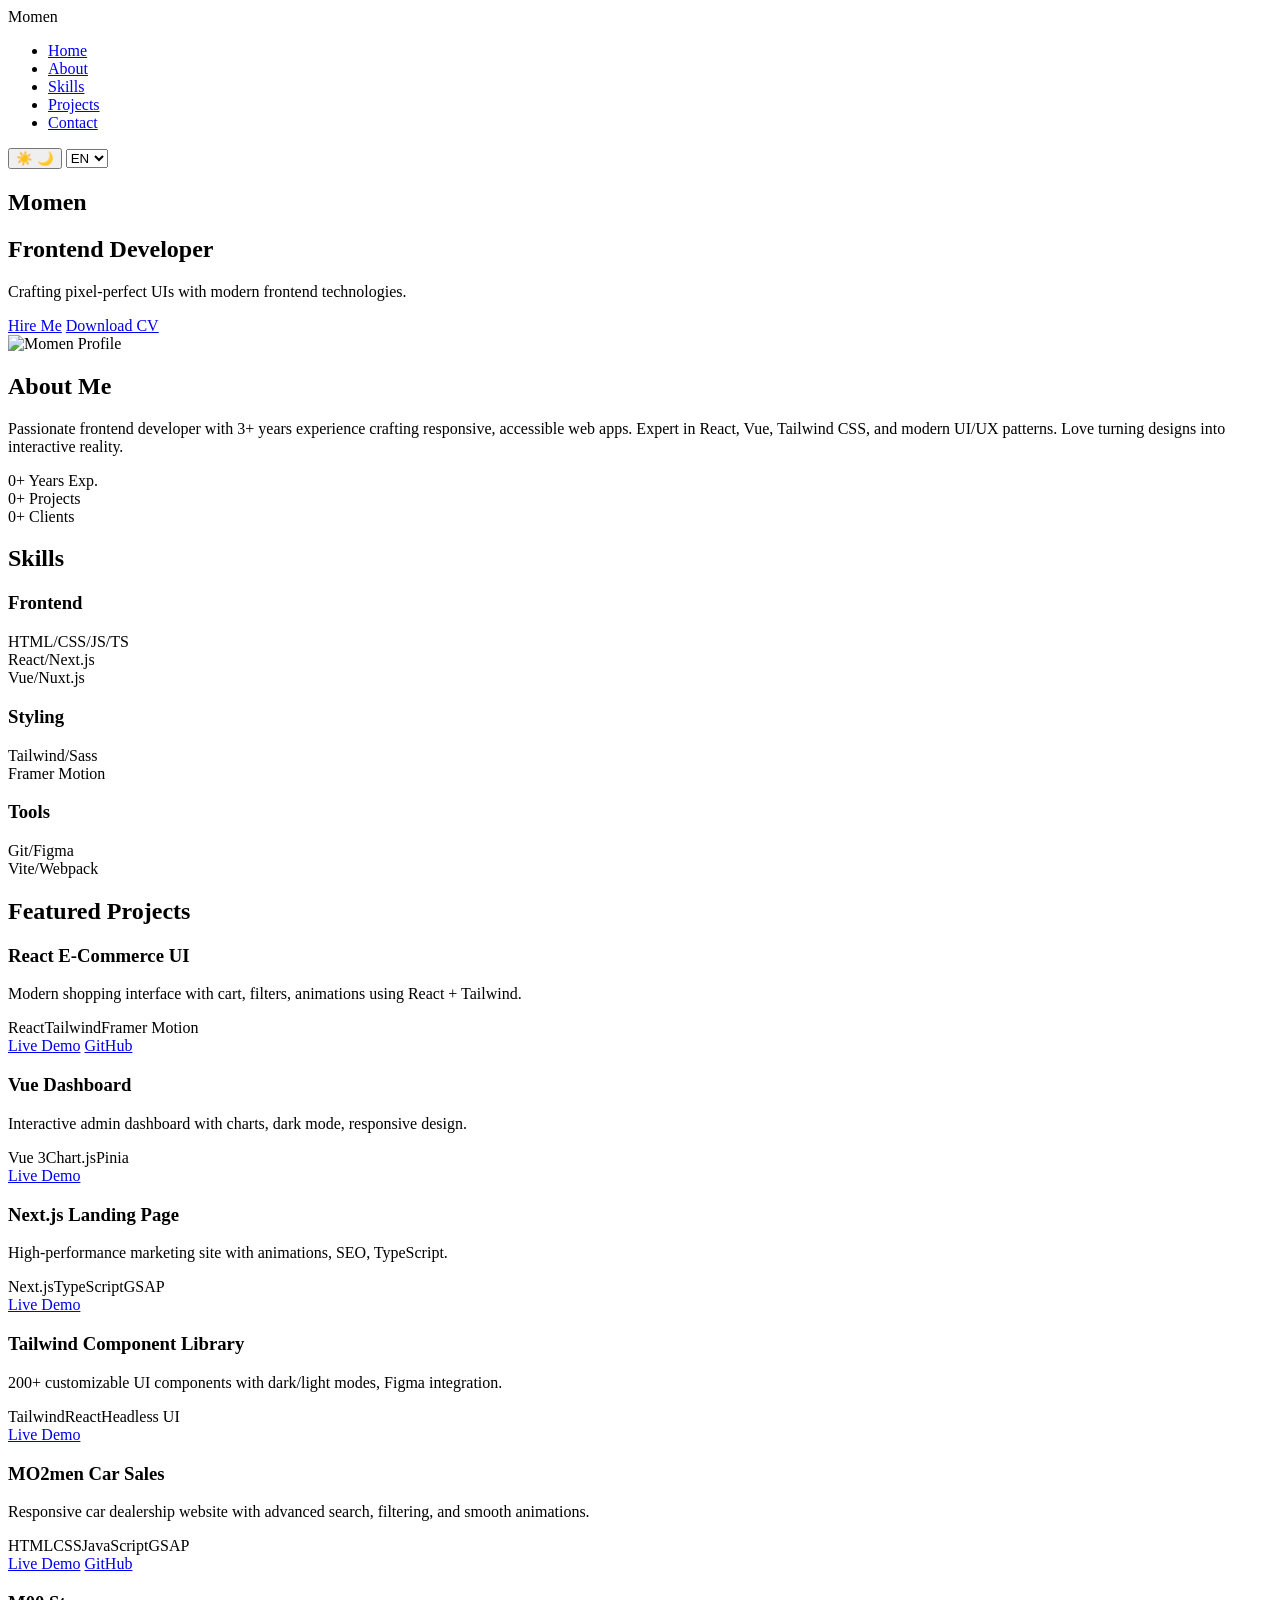
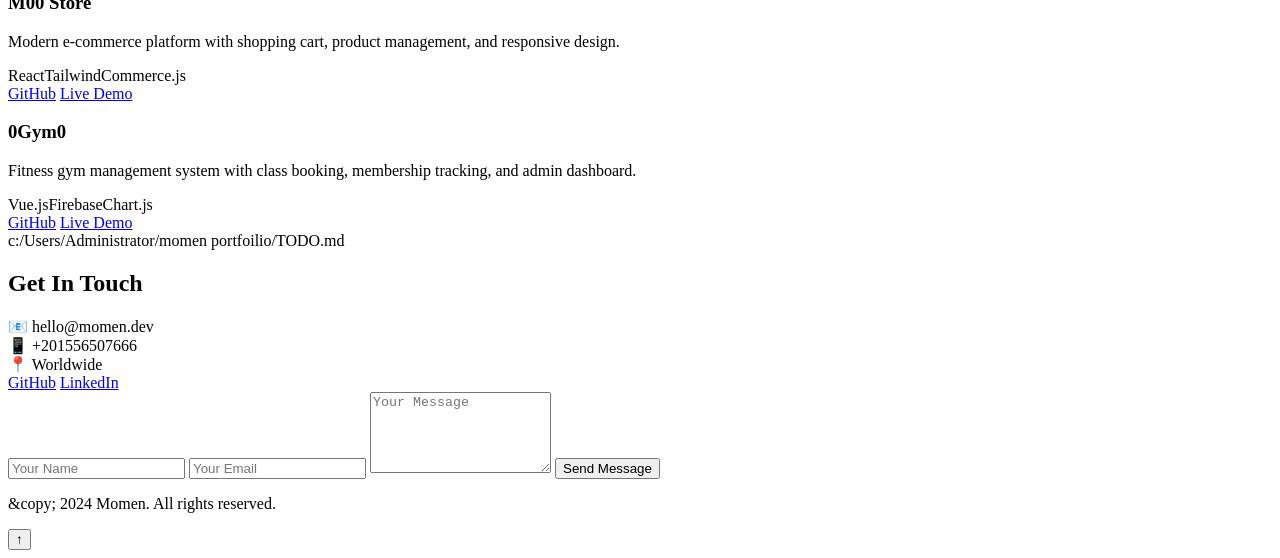
==== index.html @ 9d524423 "Add files via upload" ====
<!DOCTYPE html>
<html lang="en">
<head>
    <meta charset="UTF-8">
    <meta name="viewport" content="width=device-width, initial-scale=1.0">
<title>Momen | Frontend Developer</title>
    <meta name="description" content="Momen - Passionate Frontend Developer crafting elegant digital experiences.">
    <link rel="stylesheet" href="css/style.css">
    <link rel="preconnect" href="https://fonts.googleapis.com">
    <link rel="preconnect" href="https://fonts.gstatic.com" crossorigin>
    <link href="https://fonts.googleapis.com/css2?family=Inter:wght@300;400;500;600;700&amp;display=swap" rel="stylesheet">
    <link href="https://fonts.googleapis.com/css2?family=Noto+Sans+Arabic:wght@400;500;700&amp;display=swap" rel="stylesheet">
</head>
<body>
    <nav class="navbar" id="navbar">
        <div class="nav-container">
            <div class="nav-logo">
                Momen
            </div>
            <ul class="nav-menu" id="nav-menu">
                <li><a href="#hero" data-lang="en|Home|الرئيسية|Acasă">Home</a></li>
                <li><a href="#about" data-lang="en|About|حول|Despre">About</a></li>
                <li><a href="#skills" data-lang="en|Skills|المهارات|Competențe">Skills</a></li>
                <li><a href="#projects" data-lang="en|Projects|المشاريع|Proiecte">Projects</a></li>
                <li><a href="#contact" data-lang="en|Contact|اتصال|Contact">Contact</a></li>
            </ul>
            <div class="nav-icons">
                <button id="theme-toggle" aria-label="Toggle theme">
                    <span class="sun-icon">☀️</span>
                    <span class="moon-icon">🌙</span>
                </button>
                <select id="lang-select">
                    <option value="en">EN</option>
                    <option value="ar">AR</option>
                    <option value="ro">RO</option>
                </select>
                <div class="hamburger">
                    <span></span>
                    <span></span>
                    <span></span>
                </div>
            </div>
        </div>
    </nav>

    <section id="hero" class="hero">
        <div class="hero-container">
            <div class="hero-content animate-in">
                <h1 data-lang="en|Momen|مُوْمِنْ| Momen">Momen</h1>
                <h2 data-lang="en|Frontend Developer|مطور واجهة أمامية|Dezvoltator Frontend">Frontend Developer</h2>
                <p data-lang="en|Crafting pixel-perfect UIs with modern frontend technologies.|أصنع واجهات مثالية بتقنيات الواجهة الحديثة.|Creând interfețe pixel-perfect cu tehnologii frontend moderne.">Crafting pixel-perfect UIs with modern frontend technologies.</p>
                <div class="hero-buttons">
                    <a href="#contact" class="btn btn-primary" data-lang="en|Hire Me|توظيفي|Angajează-mă">Hire Me</a>
                    <a href="assets/Moemen tarek elsayed.pdf" class="btn btn-secondary" download data-lang="en|Download CV|تحميل السيرة|Descarcă CV">Download CV</a>
                </div>
            </div>
            <div class="hero-image animate-in">
                <div class="image-placeholder">
                    <img src="assets/momen.png" alt="Momen Profile" id="profile-img">
                </div>
            </div>
        </div>
    </section>

    <section id="about" class="about">
        <div class="container">
            <h2 data-lang="en|About Me|عني|Despre mine">About Me</h2>
            <div class="about-grid">
                <div class="about-text animate-in">
                    <p data-lang="en|Passionate frontend developer with 3+ years experience crafting responsive, accessible web apps. Expert in React, Vue, Tailwind CSS, and modern UI/UX patterns. Love turning designs into interactive reality.|مطور واجهة أمامية شغوف بخبرة1+ سنوات في إنشاء تطبيقات ويب متجاوبة ومتاحة. خبير في React و Vue و Tailwind CSS وأنماط UI/UX الحديثة. أحب تحويل التصاميم إلى واقع تفاعلي.|Dezvoltator frontend pasionat cu 3+ ani experiență în crearea aplicațiilor web responsive și accesibile. Expert în React, Vue, Tailwind CSS și pattern-uri UI/UX moderne.">Passionate frontend developer with 3+ years experience crafting responsive, accessible web apps. Expert in React, Vue, Tailwind CSS, and modern UI/UX patterns. Love turning designs into interactive reality.</p>
                </div>
                <div class="about-stats animate-in">
                    <div class="stat">
                        <span class="num" data-target="1">0</span>+
                        <span data-lang="en|Years Exp.|سنوات الخبرة|Ani exp.">Years Exp.</span>
                    </div>
                    <div class="stat">
                        <span class="num" data-target="10">0</span>+
                        <span data-lang="en|Projects|مشاريع|Proiecte">Projects</span>
                    </div>
                    <div class="stat">
                        <span class="num" data-target="10">0</span>+
                        <span data-lang="en|Clients|عملاء|Clienți">Clients</span>
                    </div>
                </div>
            </div>
        </div>
    </section>

    <section id="skills" class="skills">
        <div class="container">
            <h2 data-lang="en|Skills|المهارات|Competențe">Skills</h2>
            <div class="skills-grid">
                <div class="skill-category animate-in">
                    <h3 data-lang="en|Frontend|الواجهة الأمامية|Frontend">Frontend</h3>
                    <div class="skill-bar">
                        <span>HTML/CSS/JS/TS</span>
                        <div class="bar"><div class="progress" data-width="98"></div></div>
                    </div>
                    <div class="skill-bar">
                        <span>React/Next.js</span>
                        <div class="bar"><div class="progress" data-width="95"></div></div>
                    </div>
                    <div class="skill-bar">
                        <span>Vue/Nuxt.js</span>
                        <div class="bar"><div class="progress" data-width="92"></div></div>
                    </div>
                </div>
                <div class="skill-category animate-in">
                    <h3 data-lang="en|Styling|التنسيق|Styling">Styling</h3>
                    <div class="skill-bar">
                        <span>Tailwind/Sass</span>
                        <div class="bar"><div class="progress" data-width="96"></div></div>
                    </div>
                    <div class="skill-bar">
                        <span>Framer Motion</span>
                        <div class="bar"><div class="progress" data-width="90"></div></div>
                    </div>
                </div>
                <div class="skill-category animate-in">
                    <h3 data-lang="en|Tools|الأدوات|Tools">Tools</h3>
                    <div class="skill-bar">
                        <span>Git/Figma</span>
                        <div class="bar"><div class="progress" data-width="95"></div></div>
                    </div>
                    <div class="skill-bar">
                        <span>Vite/Webpack</span>
                        <div class="bar"><div class="progress" data-width="88"></div></div>
                    </div>
                </div>
            </div>
        </div>
    </section>

    <section id="projects" class="projects">
        <div class="container">
            <h2 data-lang="en|Featured Projects|مشاريع مميزة|Proiecte selectate">Featured Projects</h2>
            <div class="projects-grid">
                <div class="project-card animate-in">
                    <div class="project-image" style="background: linear-gradient(135deg, #667eea 0%, #764ba2 100%);"></div>
                    <div class="project-content">
                        <h3>React E-Commerce UI</h3>
                        <p>Modern shopping interface with cart, filters, animations using React + Tailwind.</p>
                        <div class="project-tech"><span>React</span><span>Tailwind</span><span>Framer Motion</span></div>
                        <div class="project-links">
                            <a href="https://react-ecom-demo.netlify.app" target="_blank">Live Demo</a>
                            <a href="https://github.com/momen/react-ecommerce" target="_blank">GitHub</a>
                        </div>
                    </div>
                </div>
                <div class="project-card animate-in">
                    <div class="project-image" style="background: linear-gradient(135deg, #f093fb 0%, #f5576c 100%);"></div>
                    <div class="project-content">
                        <h3>Vue Dashboard</h3>
                        <p>Interactive admin dashboard with charts, dark mode, responsive design.</p>
                        <div class="project-tech"><span>Vue 3</span><span>Chart.js</span><span>Pinia</span></div>
                        <div class="project-links">
                            <a href="https://vue-dashboard-demo.netlify.app" target="_blank">Live Demo</a>
                           
                        </div>
                    </div>
                </div>
                <div class="project-card animate-in">
                    <div class="project-image" style="background: linear-gradient(135deg, #4facfe 0%, #00f2fe 100%);"></div>
                    <div class="project-content">
                        <h3>Next.js Landing Page</h3>
                        <p>High-performance marketing site with animations, SEO, TypeScript.</p>
                        <div class="project-tech"><span>Next.js</span><span>TypeScript</span><span>GSAP</span></div>
                        <div class="project-links">
                            <a href="https://next-landing-demo.vercel.app" target="_blank">Live Demo</a>
                            
                        </div>
                    </div>
                </div>
                <div class="project-card animate-in">
                    <div class="project-image" style="background: linear-gradient(135deg, #43e97b 0%, #38f9d7 100%);"></div>
                    <div class="project-content">
                        <h3>Tailwind Component Library</h3>
                        <p>200+ customizable UI components with dark/light modes, Figma integration.</p>
                        <div class="project-tech"><span>Tailwind</span><span>React</span><span>Headless UI</span></div>
                        <div class="project-links">
                            <a href="https://tailwind-lib-demo.netlify.app" target="_blank">Live Demo</a>
                            
                        </div>
                    </div>
                </div>

                <!-- New Project 1: MO2men Car Sales -->
                <div class="project-card animate-in">
                    <div class="project-image" style="background: linear-gradient(135deg, #ff6b6b 0%, #ee5a24 100%);"></div>
                    <div class="project-content">
                        <h3>MO2men Car Sales</h3>
                        <p>Responsive car dealership website with advanced search, filtering, and smooth animations.</p>
                        <div class="project-tech"><span>HTML</span><span>CSS</span><span>JavaScript</span><span>GSAP</span></div>
                        <div class="project-links">
                            <a href="https://momen1010.github.io/MO2men-car-s/" target="_blank">Live Demo</a>
                            <a href="https://github.com/momen1010/MO2men-car-s" target="_blank">GitHub</a>
                        </div>
                    </div>
                </div>

                <!-- New Project 2: M00 Store -->
                <div class="project-card animate-in">
                    <div class="project-image" style="background: linear-gradient(135deg, #a8edea 0%, #fed6e3 100%);"></div>
                    <div class="project-content">
                        <h3>M00 Store</h3>
                        <p>Modern e-commerce platform with shopping cart, product management, and responsive design.</p>
                        <div class="project-tech"><span>React</span><span>Tailwind</span><span>Commerce.js</span></div>
                        <div class="project-links">
                            <a href="https://github.com/momen1010/m00-store" target="_blank">GitHub</a>
                           
                            <a href=" https://momen1010.github.io/m00-store/"target="_blank">Live Demo</a

                           
                                
                            </div>
                    </div>
                </div>

                <!-- New Project 3: 0Gym0 -->
                <div class="project-card animate-in">
                    <div class="project-image" style="background: linear-gradient(135deg, #ff9a9e 0%, #fecfef 50%, #fecfef 100%);"></div>
                    <div class="project-content">
                        <h3>0Gym0</h3>
                        <p>Fitness gym management system with class booking, membership tracking, and admin dashboard.</p>
                        <div class="project-tech"><span>Vue.js</span><span>Firebase</span><span>Chart.js</span></div>
                        <div class="project-links">
                            <a href="https://github.com/momen1010/0gym0" target="_blank">GitHub</a>
                            <a href="https://momen1010.github.io/0gym0/" target="_blank">Live Demo</a
                            
                            
                        </div>
                    </div>
                </div>
</xai:function_call)




<xai:function_call name="edit_file">
<parameter name="path">c:/Users/Administrator/momen portfoilio/TODO.md
            </div>
        </div>
    </section>

    <section id="contact" class="contact">
        <div class="container">
            <h2 data-lang="en|Get In Touch|تواصل معي|Contactează-mă">Get In Touch</h2>
            <div class="contact-grid">
                <div class="contact-info animate-in">
                    <div class="contact-item">
                        <span class="icon">📧</span>
                        <span data-lang="en|hello@momen.dev|hello@momen.dev|salut@momen.dev">hello@momen.dev</span>
                    </div>
                    <div class="contact-item">
                        <span class="icon">📱</span>
                        <span>+201556507666</span>
                    </div>
                    <div class="contact-item">
                        <span class="icon">📍</span>
                        <span data-lang="en|Worldwide|عالميًا|Global">Worldwide</span>
                    </div>
                    <div class="social-links">
                        <a href="https://github.com/momen1010" target="_blank" aria-label="GitHub">GitHub</a>
                        <a href="https://www.linkedin.com/in/m%C3%B2men-tarek-983242392/" target="_blank" aria-label="LinkedIn">LinkedIn</a>
                        
                        
                    </div>
                </div>
                <form class="contact-form animate-in" id="contact-form">
                    <input type="text" placeholder="Your Name" required>
                    <input type="email" placeholder="Your Email" required>
                    <textarea placeholder="Your Message" rows="5" required></textarea>
                    <button type="submit" class="btn btn-primary" data-lang="en|Send Message|إرسال الرسالة|Trimite mesaj">Send Message</button>
                </form>
            </div>
        </div>
    </section>

    <footer>
        <div class="container">
            <p data-lang="en|© 2024 Momen. All rights reserved.|© 2024 مُوْمِنْ جميع الحقوق محفوظة.|© 2024 Momen. Toate drepturile rezervate.">&amp;copy; 2024 Momen. All rights reserved.</p>
        </div>
    </footer>

    <button class="scroll-top" id="scroll-top">↑</button>

    <script src="js/script.js"></script>
</body>
</html>
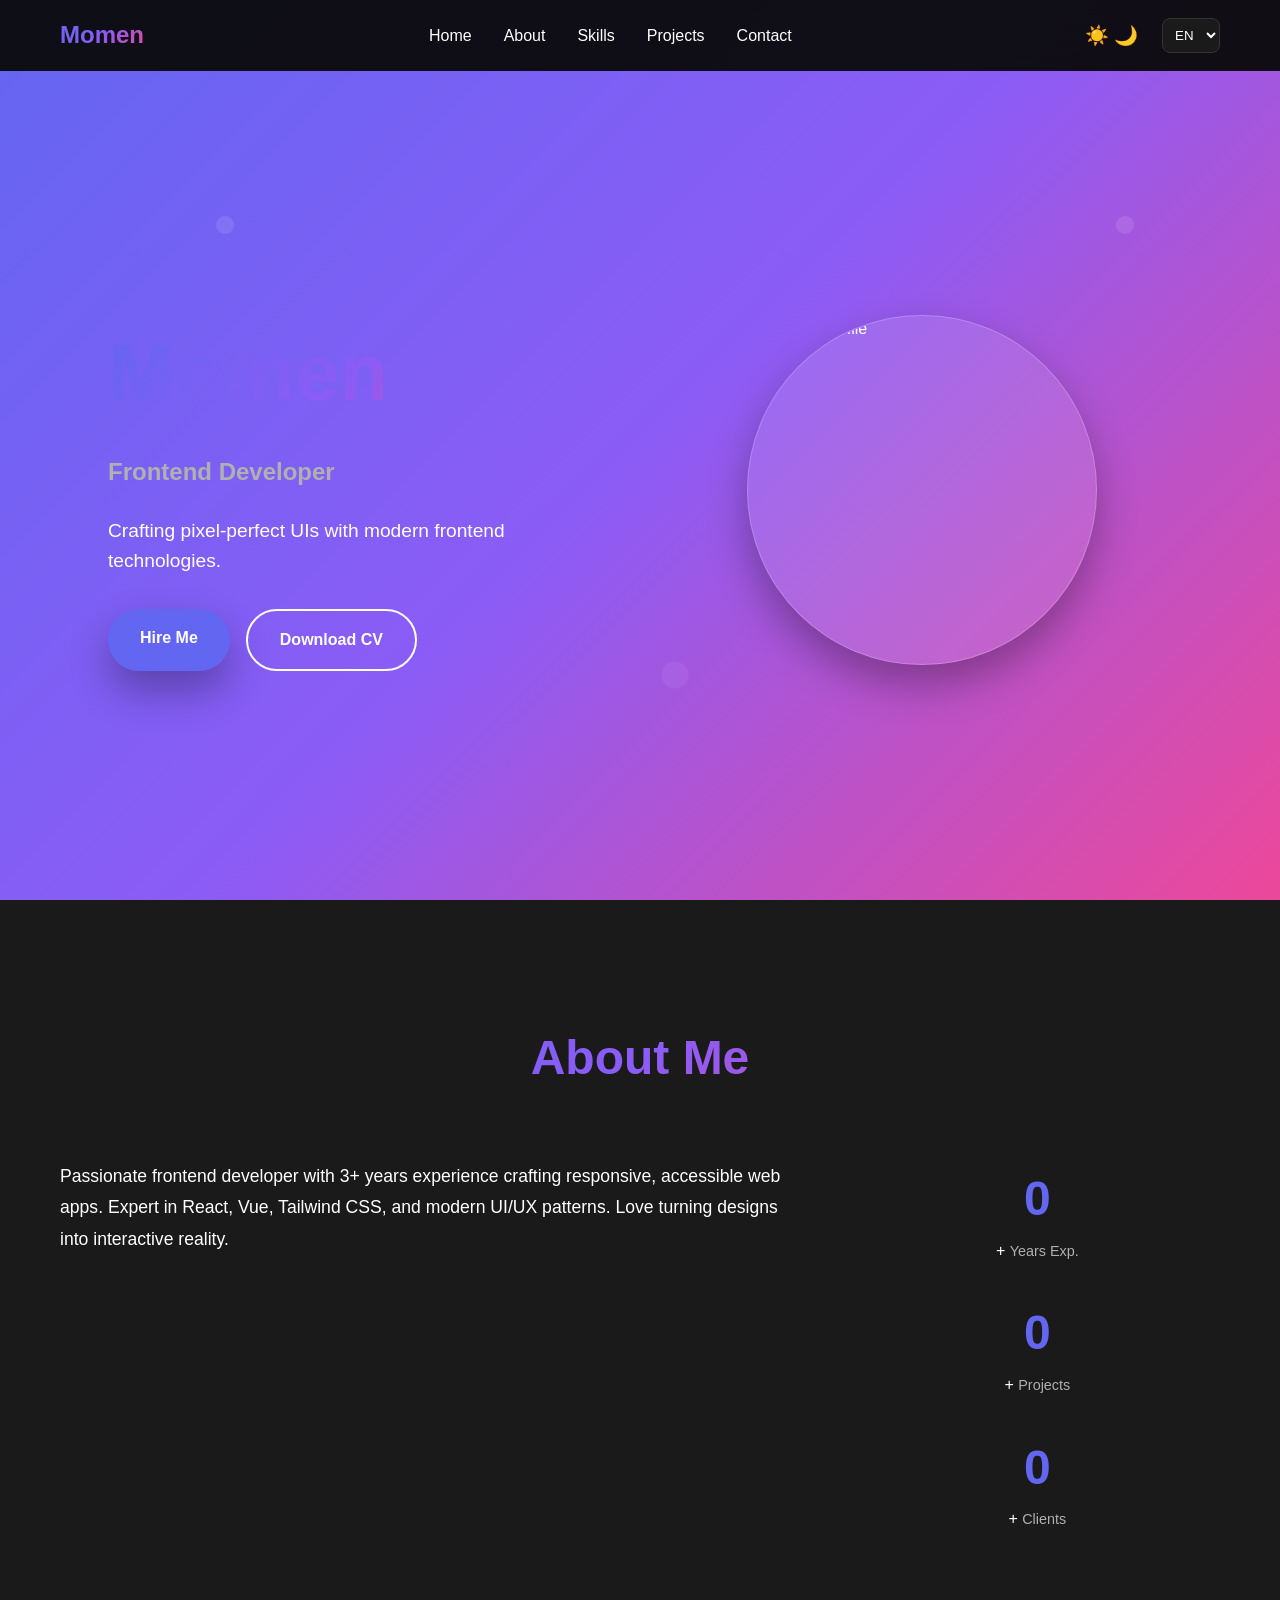
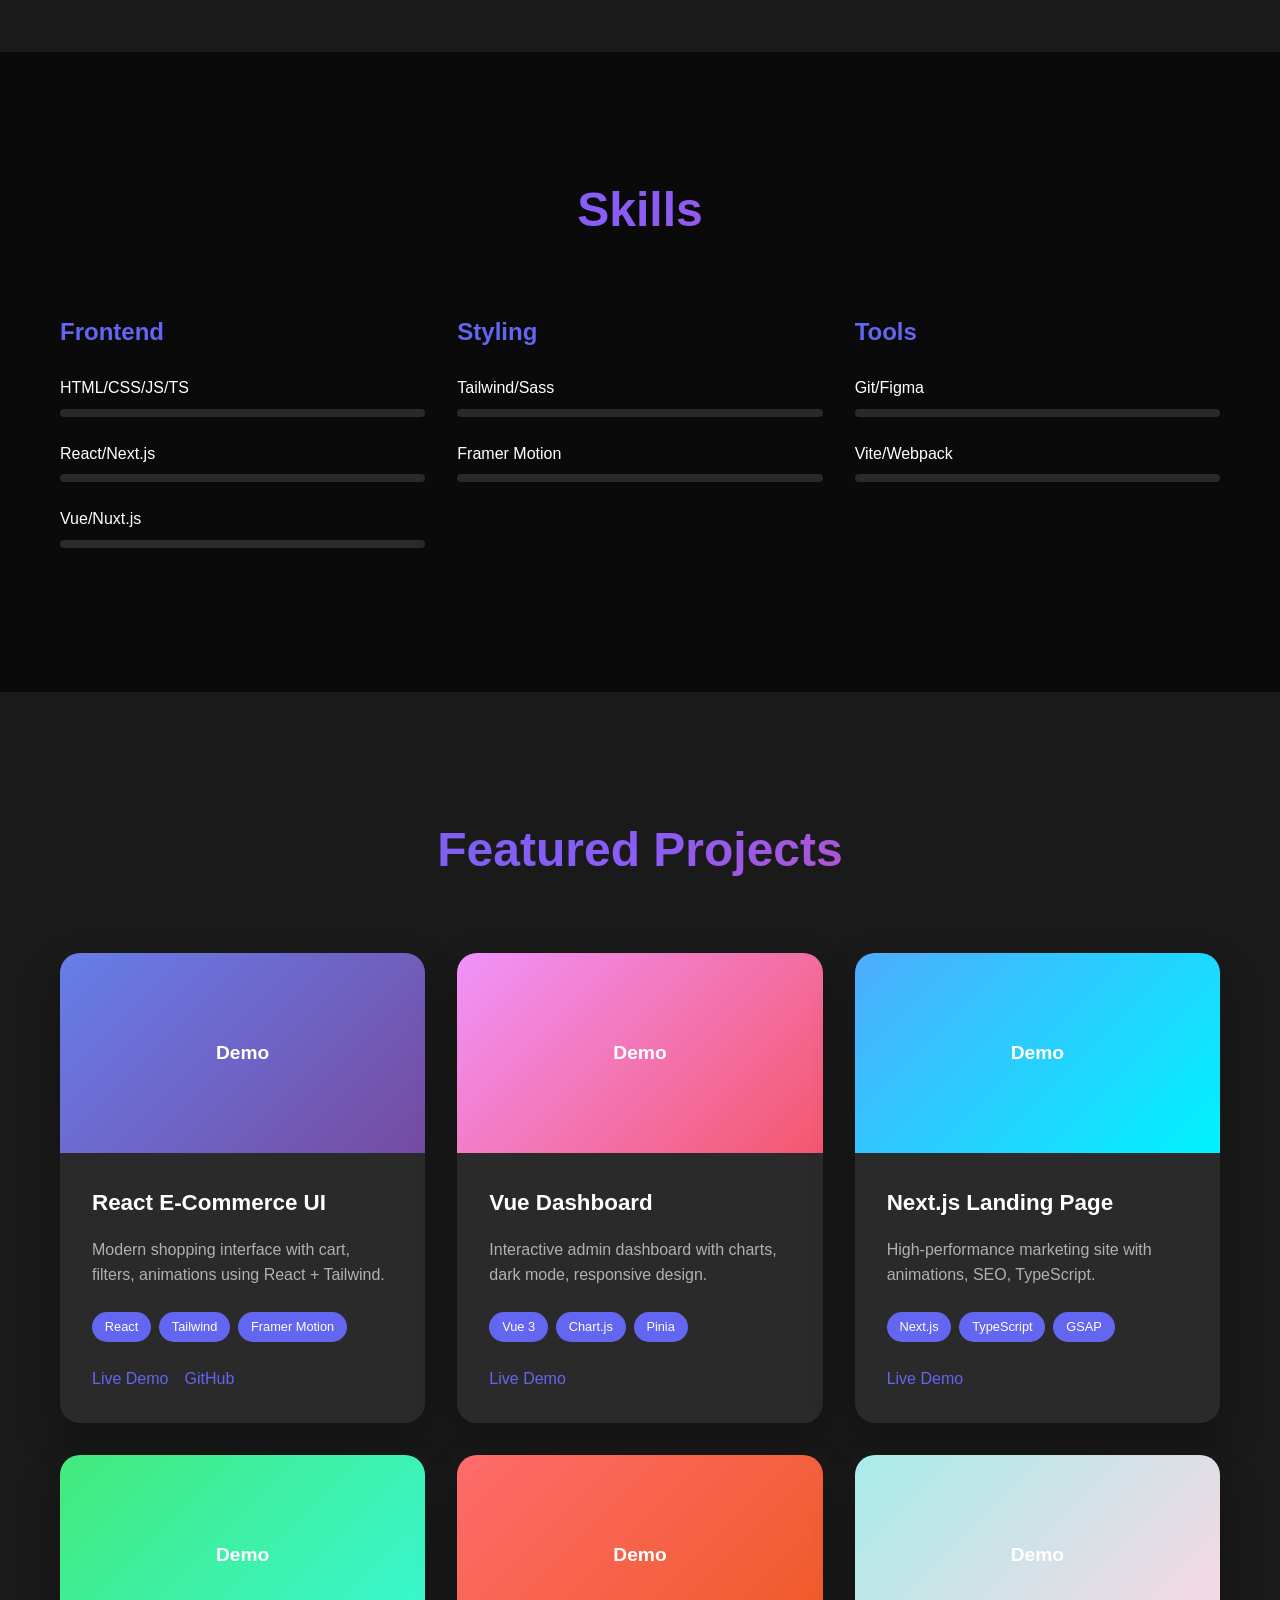
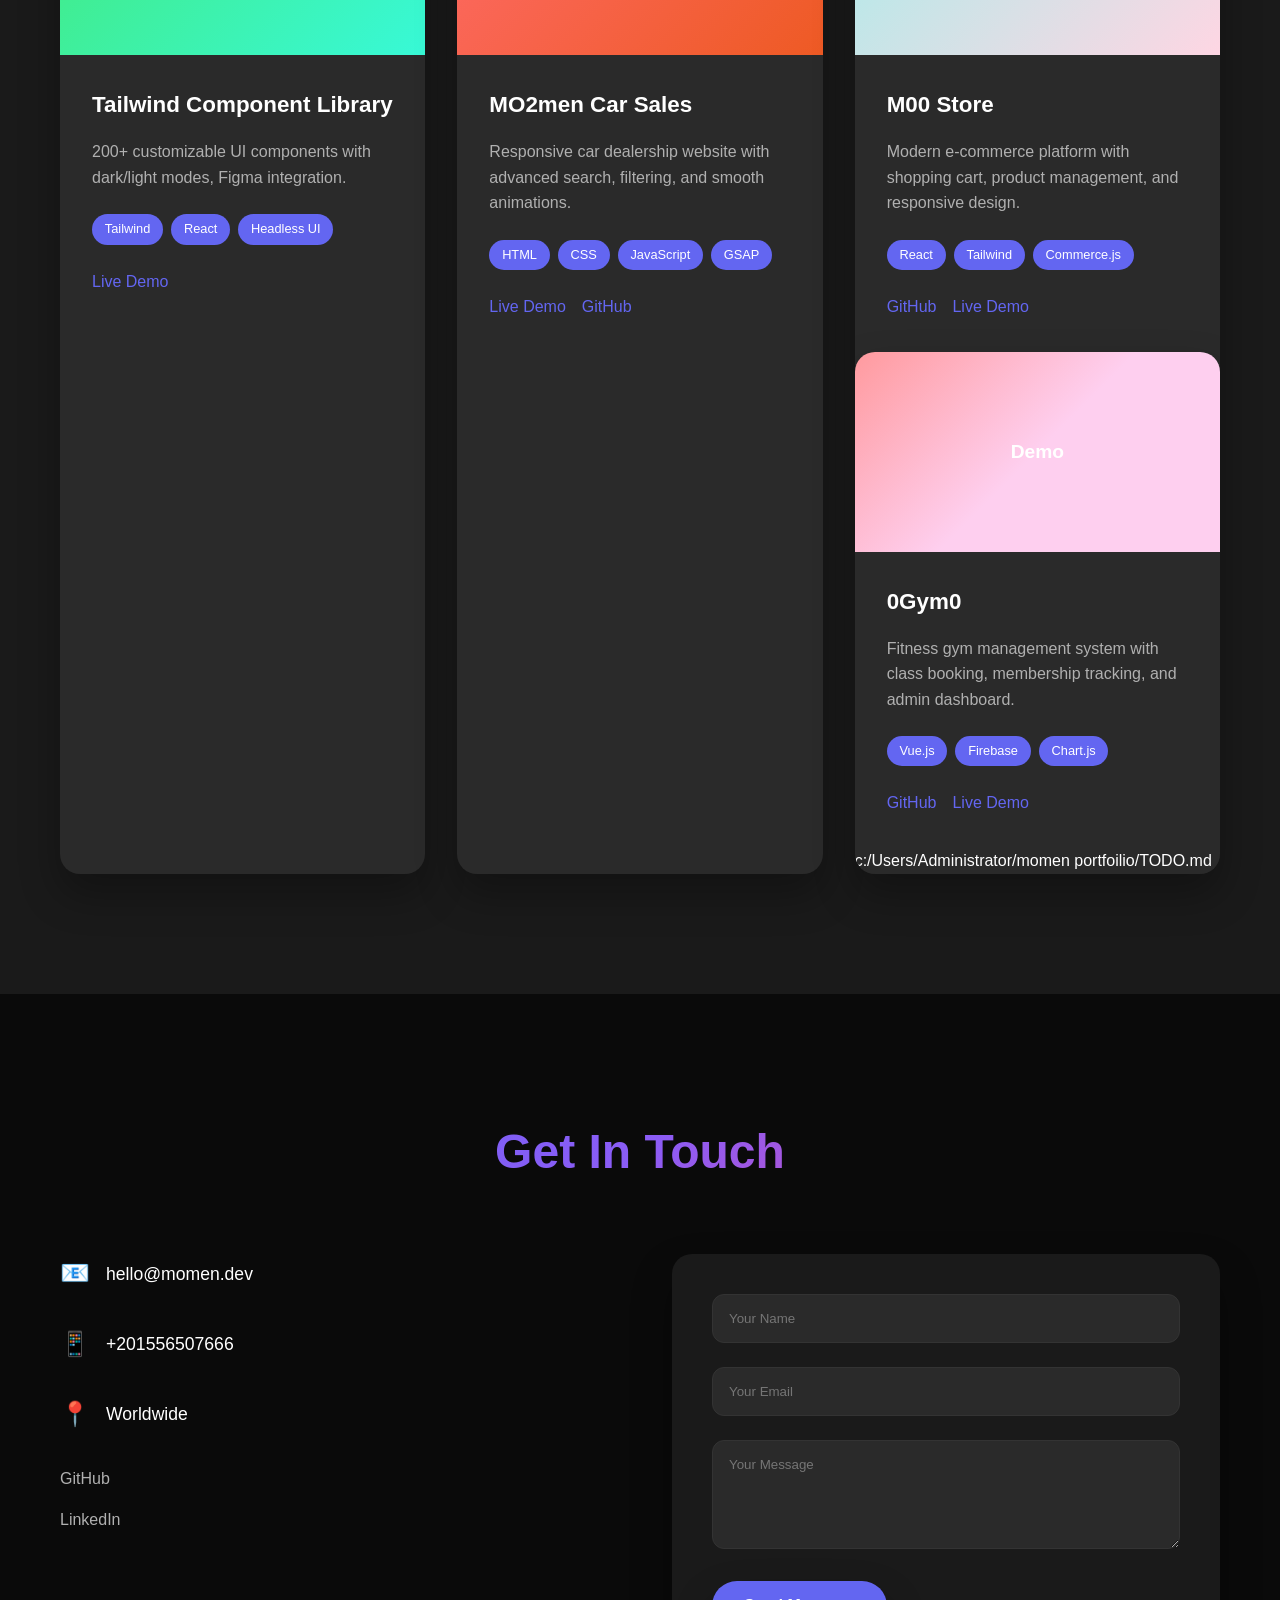
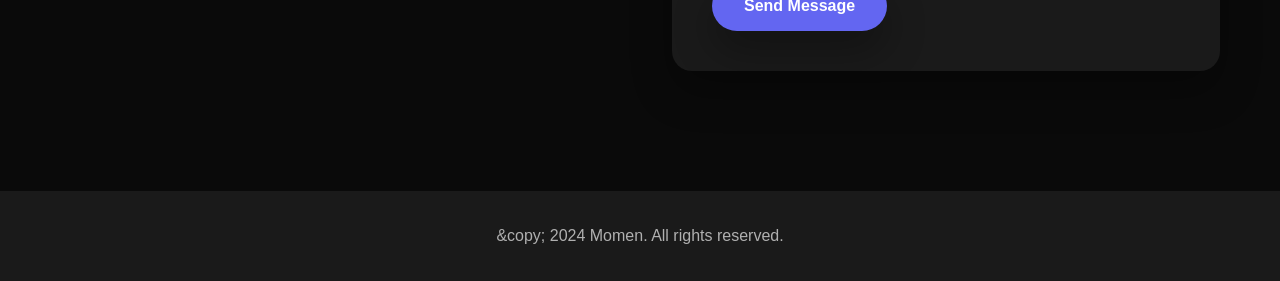
==== commit 871c1c1e: "Refactor HTML structure and update project section" ====
--- a/index.html
+++ b/index.html
@@ -5,7 +5,7 @@
     <meta name="viewport" content="width=device-width, initial-scale=1.0">
 <title>Momen | Frontend Developer</title>
     <meta name="description" content="Momen - Passionate Frontend Developer crafting elegant digital experiences.">
-    <link rel="stylesheet" href="css/style.css">
+    <link rel="stylesheet" href="style.css">
     <link rel="preconnect" href="https://fonts.googleapis.com">
     <link rel="preconnect" href="https://fonts.gstatic.com" crossorigin>
     <link href="https://fonts.googleapis.com/css2?family=Inter:wght@300;400;500;600;700&amp;display=swap" rel="stylesheet">
--- a/style.css
+++ b/style.css
@@ -0,0 +1,745 @@
+/* Reset & Base */
+* {
+    margin: 0;
+    padding: 0;
+    box-sizing: border-box;
+}
+
+:root {
+    --bg-primary: #0a0a0a;
+    --bg-secondary: #1a1a1a;
+    --bg-tertiary: #2a2a2a;
+    --text-primary: #ffffff;
+    --text-secondary: #b0b0b0;
+    --accent-primary: #6366f1;
+    --accent-secondary: #8b5cf6;
+    --gradient: linear-gradient(135deg, #6366f1 0%, #8b5cf6 50%, #ec4899 100%);
+    --shadow: 0 20px 40px rgba(0,0,0,0.3);
+    --border: #333;
+    --success: #10b981;
+    --font-family-en: 'Inter', sans-serif;
+    --font-family-ar: 'Noto Sans Arabic', sans-serif;
+}
+
+[data-theme="light"] {
+    --bg-primary: #ffffff;
+    --bg-secondary: #f8fafc;
+    --bg-tertiary: #e2e8f0;
+    --text-primary: #0f172a;
+    --text-secondary: #64748b;
+    --accent-primary: #4f46e5;
+    --accent-secondary: #7c3aed;
+    --gradient: linear-gradient(135deg, #4f46e5 0%, #7c3aed 50%, #ec4899 100%);
+    --shadow: 0 20px 40px rgba(0,0,0,0.1);
+    --border: #e2e8f0;
+}
+
+html {
+    scroll-behavior: smooth;
+    font-size: 16px;
+}
+
+body {
+    font-family: var(--font-family-en);
+    background: var(--bg-primary);
+    color: var(--text-primary);
+    line-height: 1.6;
+    overflow-x: hidden;
+}
+
+:lang(ro) {
+    font-family: 'Inter', var(--font-family-en);
+}
+
+:lang(ar) {
+    font-family: var(--font-family-ar);
+    direction: rtl;
+    text-align: right;
+}
+
+.container {
+    max-width: 1200px;
+    margin: 0 auto;
+    padding: 0 20px;
+}
+
+/* Navbar */
+.navbar {
+    position: fixed;
+    top: 0;
+    width: 100%;
+    background: rgba(10,10,10,0.95);
+    backdrop-filter: blur(20px);
+    z-index: 1000;
+    transition: all 0.3s ease;
+}
+
+[data-theme="light"] .navbar {
+    background: rgba(255,255,255,0.95);
+}
+
+.nav-container {
+    max-width: 1200px;
+    margin: 0 auto;
+    padding: 1rem 20px;
+    display: flex;
+    justify-content: space-between;
+    align-items: center;
+}
+
+.nav-logo {
+    font-size: 1.5rem;
+    font-weight: 700;
+    background: var(--gradient);
+    -webkit-background-clip: text;
+    -webkit-text-fill-color: transparent;
+    background-clip: text;
+}
+
+.nav-menu {
+    display: flex;
+    list-style: none;
+    gap: 2rem;
+}
+
+.nav-menu a {
+    color: var(--text-primary);
+    text-decoration: none;
+    font-weight: 500;
+    position: relative;
+    transition: color 0.3s;
+}
+
+.nav-menu a:hover {
+    color: var(--accent-primary);
+}
+
+.nav-menu a::after {
+    content: '';
+    position: absolute;
+    bottom: -5px;
+    left: 0;
+    width: 0;
+    height: 2px;
+    background: var(--gradient);
+    transition: width 0.3s;
+}
+
+.nav-menu a:hover::after {
+    width: 100%;
+}
+
+.nav-icons {
+    display: flex;
+    align-items: center;
+    gap: 1rem;
+}
+
+#theme-toggle {
+    background: none;
+    border: none;
+    font-size: 1.2rem;
+    cursor: pointer;
+    padding: 0.5rem;
+    border-radius: 50%;
+    transition: all 0.3s;
+}
+
+#theme-toggle:hover {
+    background: var(--bg-tertiary);
+}
+
+#lang-select {
+    padding: 0.5rem;
+    border: 1px solid var(--border);
+    border-radius: 8px;
+    background: var(--bg-secondary);
+    color: var(--text-primary);
+    cursor: pointer;
+}
+
+.hamburger {
+    display: none;
+    flex-direction: column;
+    gap: 4px;
+    cursor: pointer;
+}
+
+.hamburger span {
+    width: 25px;
+    height: 3px;
+    background: var(--text-primary);
+    transition: 0.3s;
+}
+
+/* Hero */
+.hero {
+    min-height: 100vh;
+    display: flex;
+    align-items: center;
+    padding-top: 80px;
+    background: var(--gradient);
+    position: relative;
+    overflow: hidden;
+}
+
+.hero::before {
+    content: '';
+    position: absolute;
+    top: 0;
+    left: 0;
+    right: 0;
+    bottom: 0;
+    background: url('data:image/svg+xml,<svg xmlns=\"http://www.w3.org/2000/svg\" viewBox=\"0 0 100 100\"><defs><pattern id=\"grain\" width=\"100\" height=\"100\" patternUnits=\"userSpaceOnUse\"><circle cx=\"25\" cy=\"25\" r=\"1\" fill=\"%23ffffff\" opacity=\"0.1\"/><circle cx=\"75\" cy=\"75\" r=\"1.5\" fill=\"%23ffffff\" opacity=\"0.05\"/></pattern></defs><rect width=\"100\" height=\"100\" fill=\"url(%23grain)\"/></svg>');
+    pointer-events: none;
+}
+
+.hero-container {
+    max-width: 1200px;
+    margin: 0 auto;
+    padding: 0 20px;
+    display: grid;
+    grid-template-columns: 1fr 1fr;
+    gap: 4rem;
+    align-items: center;
+}
+
+.hero-content h1 {
+    font-size: clamp(3rem, 8vw, 5rem);
+    margin-bottom: 1rem;
+    background: var(--gradient);
+    -webkit-background-clip: text;
+    -webkit-text-fill-color: transparent;
+    background-clip: text;
+}
+
+.hero-content h2 {
+    font-size: 1.5rem;
+    margin-bottom: 1.5rem;
+    color: var(--text-secondary);
+}
+
+.hero-content p {
+    font-size: 1.2rem;
+    margin-bottom: 2rem;
+    max-width: 500px;
+}
+
+.hero-buttons {
+    display: flex;
+    gap: 1rem;
+    flex-wrap: wrap;
+}
+
+.btn {
+    padding: 1rem 2rem;
+    border-radius: 50px;
+    text-decoration: none;
+    font-weight: 600;
+    transition: all 0.3s;
+    border: none;
+    cursor: pointer;
+    font-size: 1rem;
+}
+
+.btn-primary {
+    background: var(--accent-primary);
+    color: white;
+    box-shadow: var(--shadow);
+}
+
+.btn-primary:hover {
+    transform: translateY(-3px);
+    box-shadow: 0 30px 60px rgba(99,102,241,0.4);
+}
+
+.btn-secondary {
+    background: transparent;
+    color: white;
+    border: 2px solid white;
+}
+
+.btn-secondary:hover {
+    background: white;
+    color: var(--text-primary);
+}
+
+.hero-image {
+    display: flex;
+    justify-content: center;
+}
+
+.image-placeholder {
+    width: 350px;
+    height: 350px;
+    border-radius: 50%;
+    background: rgba(255,255,255,0.1);
+    backdrop-filter: blur(10px);
+    border: 1px solid rgba(255,255,255,0.2);
+    display: flex;
+    align-items: center;
+    justify-content: center;
+    overflow: hidden;
+    box-shadow: var(--shadow);
+}
+
+#profile-img {
+    width: 100%;
+    height: 100%;
+    object-fit: cover;
+    border-radius: 50%;
+}
+
+/* Animations */
+.animate-in {
+    opacity: 0;
+    transform: translateY(50px);
+    animation: fadeInUp 1s ease forwards;
+}
+
+@keyframes fadeInUp {
+    to {
+        opacity: 1;
+        transform: translateY(0);
+    }
+}
+
+/* About */
+.about {
+    padding: 120px 0;
+    background: var(--bg-secondary);
+}
+
+.about h2 {
+    text-align: center;
+    font-size: 3rem;
+    margin-bottom: 4rem;
+    background: var(--gradient);
+    -webkit-background-clip: text;
+    -webkit-text-fill-color: transparent;
+}
+
+.about-grid {
+    display: grid;
+    grid-template-columns: 2fr 1fr;
+    gap: 4rem;
+}
+
+.about-text p {
+    font-size: 1.1rem;
+    line-height: 1.8;
+}
+
+.about-stats {
+    display: flex;
+    flex-direction: column;
+    gap: 2rem;
+}
+
+.stat {
+    text-align: center;
+}
+
+.stat .num {
+    display: block;
+    font-size: 3rem;
+    font-weight: 700;
+    color: var(--accent-primary);
+}
+
+.stat span:last-child {
+    font-size: 0.9rem;
+    color: var(--text-secondary);
+}
+
+/* Skills */
+.skills {
+    padding: 120px 0;
+}
+
+.skills h2 {
+    text-align: center;
+    font-size: 3rem;
+    margin-bottom: 4rem;
+    background: var(--gradient);
+    -webkit-background-clip: text;
+    -webkit-text-fill-color: transparent;
+}
+
+.skills-grid {
+    display: grid;
+    grid-template-columns: repeat(auto-fit, minmax(300px, 1fr));
+    gap: 2rem;
+}
+
+.skill-category h3 {
+    font-size: 1.5rem;
+    margin-bottom: 1.5rem;
+    color: var(--accent-primary);
+}
+
+.skill-bar {
+    margin-bottom: 1.5rem;
+}
+
+.skill-bar span {
+    display: block;
+    margin-bottom: 0.5rem;
+    font-weight: 500;
+}
+
+.bar {
+    background: var(--bg-tertiary);
+    height: 8px;
+    border-radius: 4px;
+    overflow: hidden;
+}
+
+.progress {
+    height: 100%;
+    background: var(--gradient);
+    border-radius: 4px;
+    width: 0;
+    transition: width 2s ease-in-out;
+}
+
+/* Projects */
+.projects {
+    padding: 120px 0;
+    background: var(--bg-secondary);
+}
+
+.projects h2 {
+    text-align: center;
+    font-size: 3rem;
+    margin-bottom: 4rem;
+    background: var(--gradient);
+    -webkit-background-clip: text;
+    -webkit-text-fill-color: transparent;
+}
+
+.projects-grid {
+    display: grid;
+    grid-template-columns: repeat(auto-fit, minmax(320px, 1fr));
+    gap: 2rem;
+}
+
+.project-card {
+    background: var(--bg-tertiary);
+    border-radius: 20px;
+    overflow: hidden;
+    box-shadow: var(--shadow);
+    transition: all 0.4s;
+    min-height: 280px;
+    display: flex;
+    flex-direction: column;
+}
+
+.project-card:hover {
+    transform: translateY(-10px);
+    box-shadow: 0 40px 80px rgba(0,0,0,0.4);
+}
+
+.project-image {
+    height: 200px;
+    aspect-ratio: 16 / 9;
+    background: var(--gradient);
+    position: relative;
+    transition: filter 0.3s ease, transform 0.3s ease;
+    flex-shrink: 0;
+}
+
+.project-card:hover .project-image {
+    transform: scale(1.05);
+}
+
+.project-card:hover .project-image {
+    filter: brightness(1.1);
+}
+
+.project-image::after {
+    content: 'Demo';
+    position: absolute;
+    top: 50%;
+    left: 50%;
+    transform: translate(-50%, -50%);
+    color: white;
+    font-weight: 600;
+    font-size: 1.2rem;
+}
+
+.project-content {
+    padding: 2rem;
+}
+
+.project-content h3 {
+    margin-bottom: 1rem;
+    font-size: 1.4rem;
+}
+
+.project-content p {
+    color: var(--text-secondary);
+    margin-bottom: 1.5rem;
+}
+
+.project-tech {
+    display: flex;
+    flex-wrap: wrap;
+    gap: 0.5rem;
+    margin-bottom: 1.5rem;
+}
+
+.project-tech span {
+    background: var(--accent-primary);
+    color: white;
+    padding: 0.3rem 0.8rem;
+    border-radius: 20px;
+    font-size: 0.8rem;
+    font-weight: 500;
+}
+
+.project-links {
+    display: flex;
+    gap: 1rem;
+}
+
+.project-links a {
+    color: var(--accent-primary);
+    text-decoration: none;
+    font-weight: 500;
+}
+
+.project-links a:hover {
+    text-decoration: underline;
+}
+
+/* Contact */
+.contact {
+    padding: 120px 0;
+}
+
+.contact h2 {
+    text-align: center;
+    font-size: 3rem;
+    margin-bottom: 4rem;
+    background: var(--gradient);
+    -webkit-background-clip: text;
+    -webkit-text-fill-color: transparent;
+}
+
+.contact-grid {
+    display: grid;
+    grid-template-columns: 1fr 1fr;
+    gap: 4rem;
+}
+
+.contact-item {
+    display: flex;
+    align-items: center;
+    gap: 1rem;
+    margin-bottom: 2rem;
+    font-size: 1.1rem;
+}
+
+.contact-item .icon {
+    font-size: 1.5rem;
+}
+
+.social-links {
+    display: flex;
+    flex-direction: column;
+    gap: 1rem;
+    margin-top: 2rem;
+}
+
+.social-links a {
+    color: var(--text-secondary);
+    text-decoration: none;
+    transition: color 0.3s;
+}
+
+.social-links a:hover {
+    color: var(--accent-primary);
+}
+
+.contact-form {
+    background: var(--bg-secondary);
+    padding: 2.5rem;
+    border-radius: 20px;
+    box-shadow: var(--shadow);
+}
+
+.contact-form input,
+.contact-form textarea {
+    width: 100%;
+    padding: 1rem;
+    margin-bottom: 1.5rem;
+    border: 1px solid var(--border);
+    border-radius: 12px;
+    background: var(--bg-tertiary);
+    color: var(--text-primary);
+    font-family: inherit;
+    transition: border 0.3s;
+}
+
+.contact-form input:focus,
+.contact-form textarea:focus {
+    outline: none;
+    border-color: var(--accent-primary);
+}
+
+/* Footer */
+footer {
+    background: var(--bg-secondary);
+    padding: 2rem 0;
+    text-align: center;
+}
+
+footer p {
+    color: var(--text-secondary);
+}
+
+/* Scroll Top */
+.scroll-top {
+    position: fixed;
+    bottom: 2rem;
+    right: 2rem;
+    width: 50px;
+    height: 50px;
+    border-radius: 50%;
+    background: var(--accent-primary);
+    color: white;
+    border: none;
+    font-size: 1.2rem;
+    cursor: pointer;
+    opacity: 0;
+    visibility: hidden;
+    transition: all 0.3s;
+    z-index: 1000;
+}
+
+.scroll-top.show {
+    opacity: 1;
+    visibility: visible;
+}
+
+.scroll-top:hover {
+    transform: scale(1.1);
+}
+
+/* Responsive */
+@media (max-width: 1024px) {
+    .hero-container,
+    .about-grid,
+    .contact-grid {
+        grid-template-columns: 1fr;
+        gap: 3rem;
+        text-align: center;
+    }
+    
+    .projects-grid {
+        grid-template-columns: repeat(auto-fit, minmax(300px, 1fr));
+        gap: 1.5rem;
+    }
+}
+
+@media (max-width: 768px) {
+    .hamburger {
+        display: flex;
+    }
+    
+    .nav-menu {
+        position: fixed;
+        top: 100px;
+        left: -100%;
+        width: 100%;
+        height: calc(100vh - 100px);
+        background: var(--bg-primary);
+        flex-direction: column;
+        justify-content: flex-start;
+        align-items: center;
+        padding-top: 2rem;
+        transition: left 0.3s;
+    }
+    
+    .nav-menu.active {
+        left: 0;
+    }
+    
+    .hero-container {
+        grid-template-columns: 1fr;
+        text-align: center;
+        gap: 2rem;
+    }
+    
+    .about-grid,
+    .contact-grid {
+        grid-template-columns: 1fr;
+        gap: 2rem;
+    }
+    
+    .hero-buttons {
+        justify-content: center;
+    }
+    
+    .projects-grid {
+        grid-template-columns: 1fr;
+        gap: 1.5rem;
+    }
+    
+    .project-links a {
+        padding: 0.5rem 1rem;
+        min-height: 44px;
+        display: inline-flex;
+        align-items: center;
+        justify-content: center;
+    }
+}
+
+@media (max-width: 480px) {
+    .container {
+        padding: 0 15px;
+    }
+    
+    .hero-content h1 {
+        font-size: 2.5rem;
+    }
+    
+    .btn {
+        padding: 0.8rem 1.5rem;
+    }
+}
+
+/* Num Counter Animation */
+@keyframes countUp {
+    from { opacity: 0; }
+    to { opacity: 1; }
+}
+
+/* Loading bars delay */
+.skill-category:nth-child(1) .skill-bar { transition-delay: 0.2s; }
+.skill-category:nth-child(2) .skill-bar { transition-delay: 0.4s; }
+.skill-category:nth-child(3) .skill-bar { transition-delay: 0.6s; }
+
+.typing {
+    overflow: hidden;
+    border-right: 0.15em solid var(--accent-primary);
+    white-space: nowrap;
+    animation: typing 3s steps(40, end), blink-caret 0.75s step-end infinite;
+}
+
+@keyframes typing {
+    from { width: 0 }
+    to { width: 100% }
+}
+
+@keyframes blink-caret {
+    from, to { border-color: transparent }
+    50% { border-color: var(--accent-primary); }
+}
+
+@media (max-width: 768px) {
+    .projects-grid {
+        grid-template-columns: repeat(auto-fit, minmax(300px, 1fr));
+    }
+}
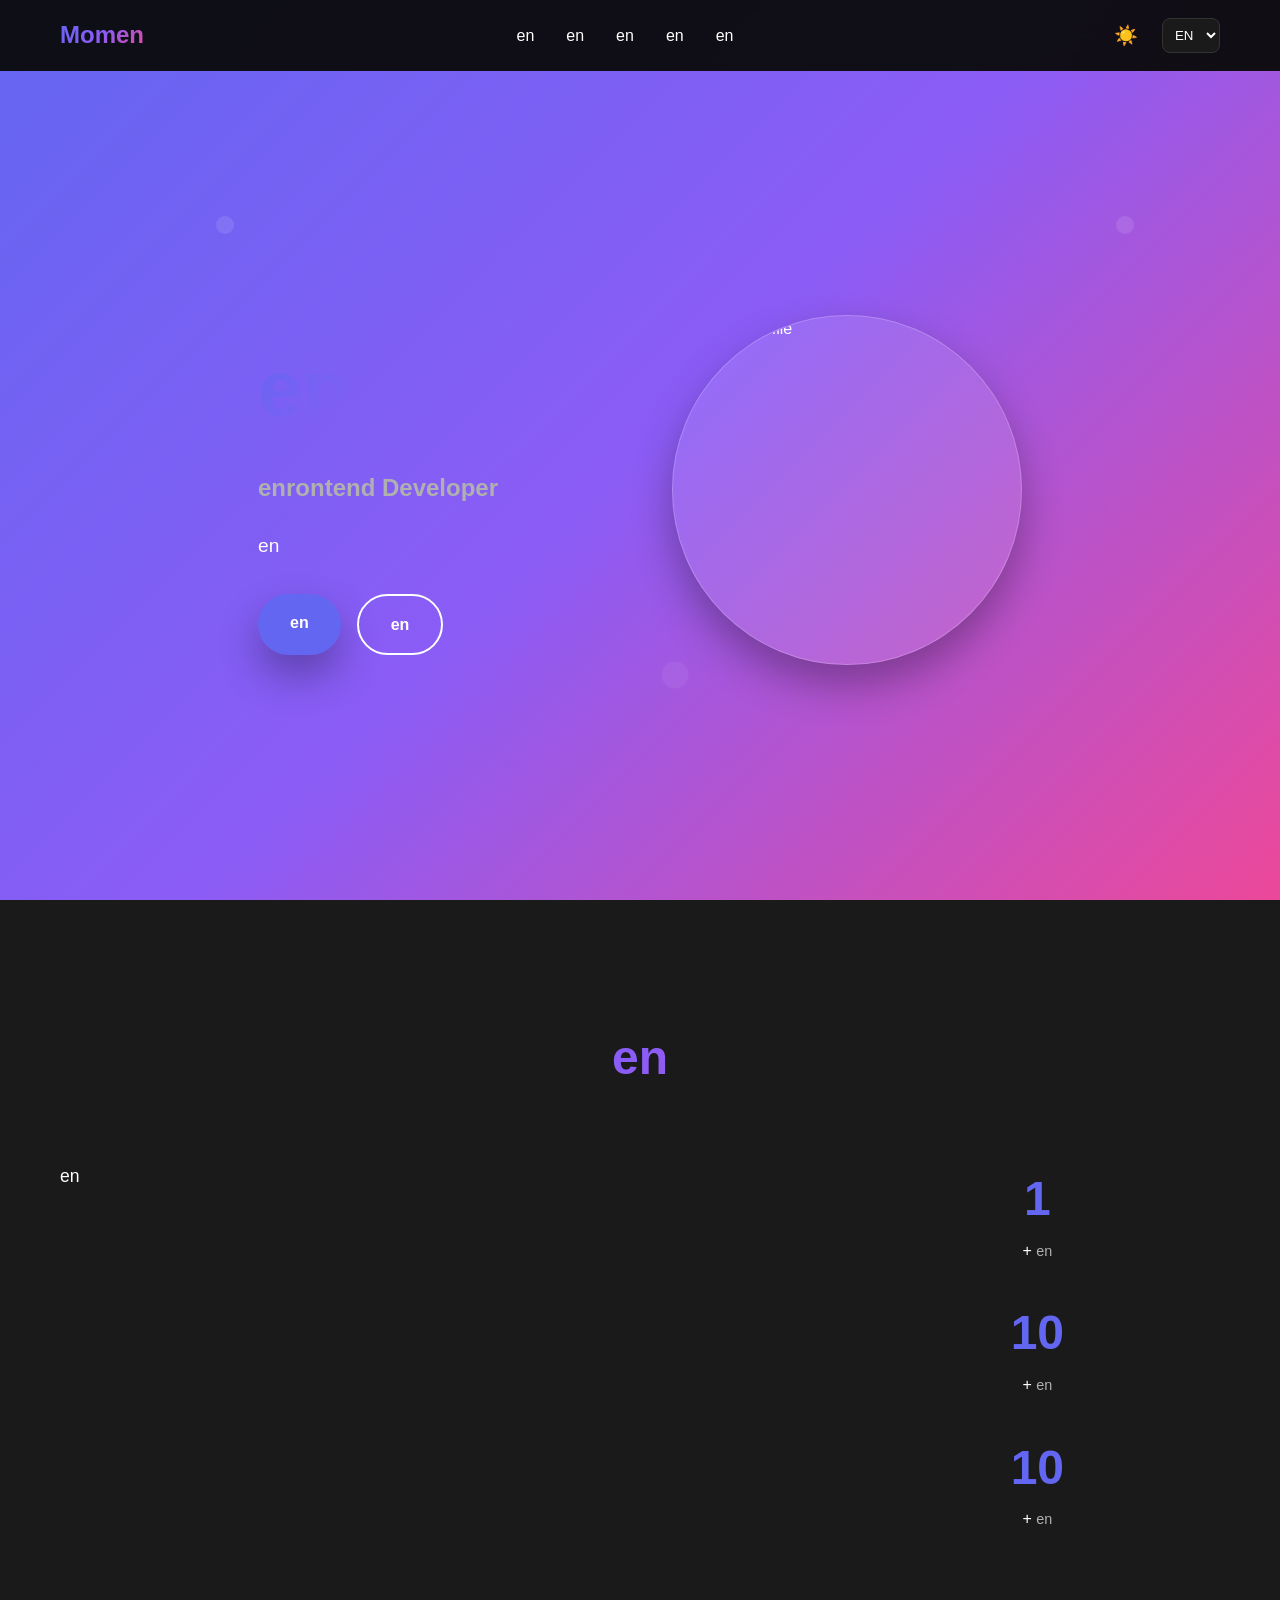
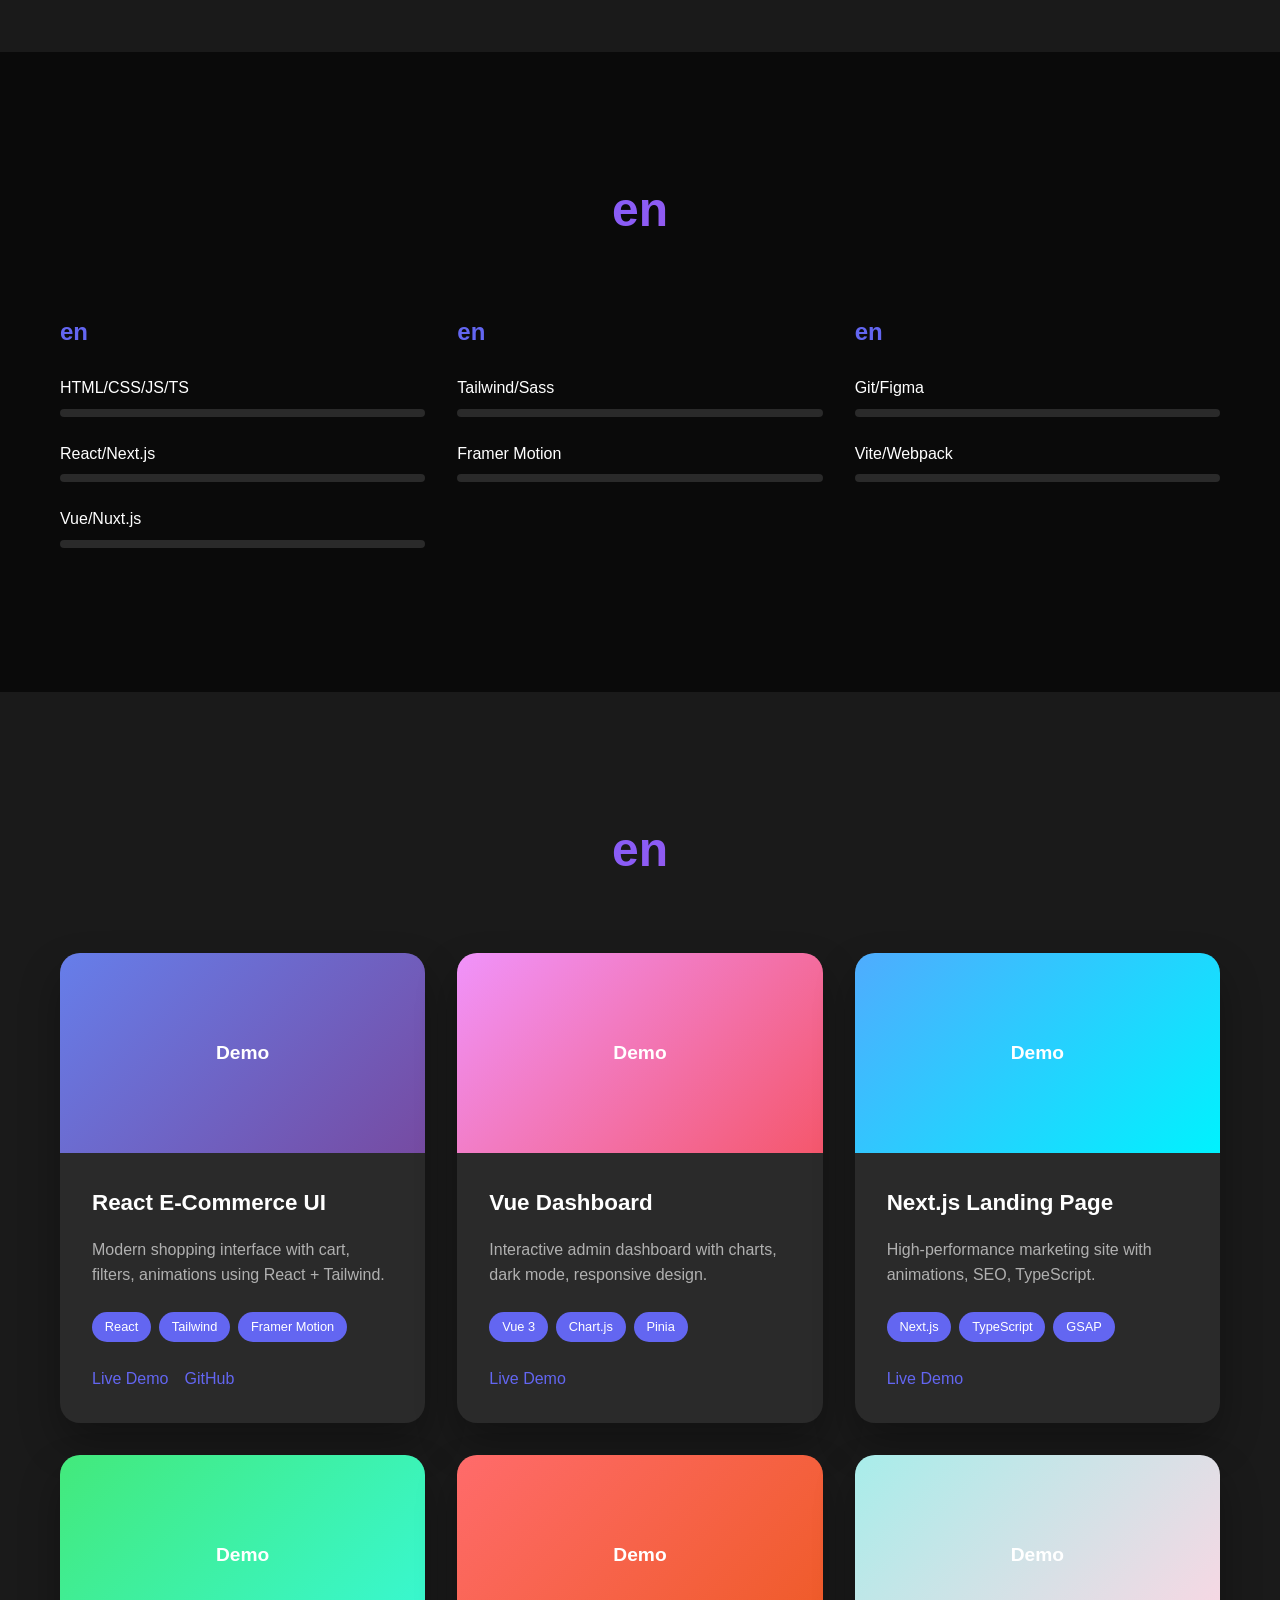
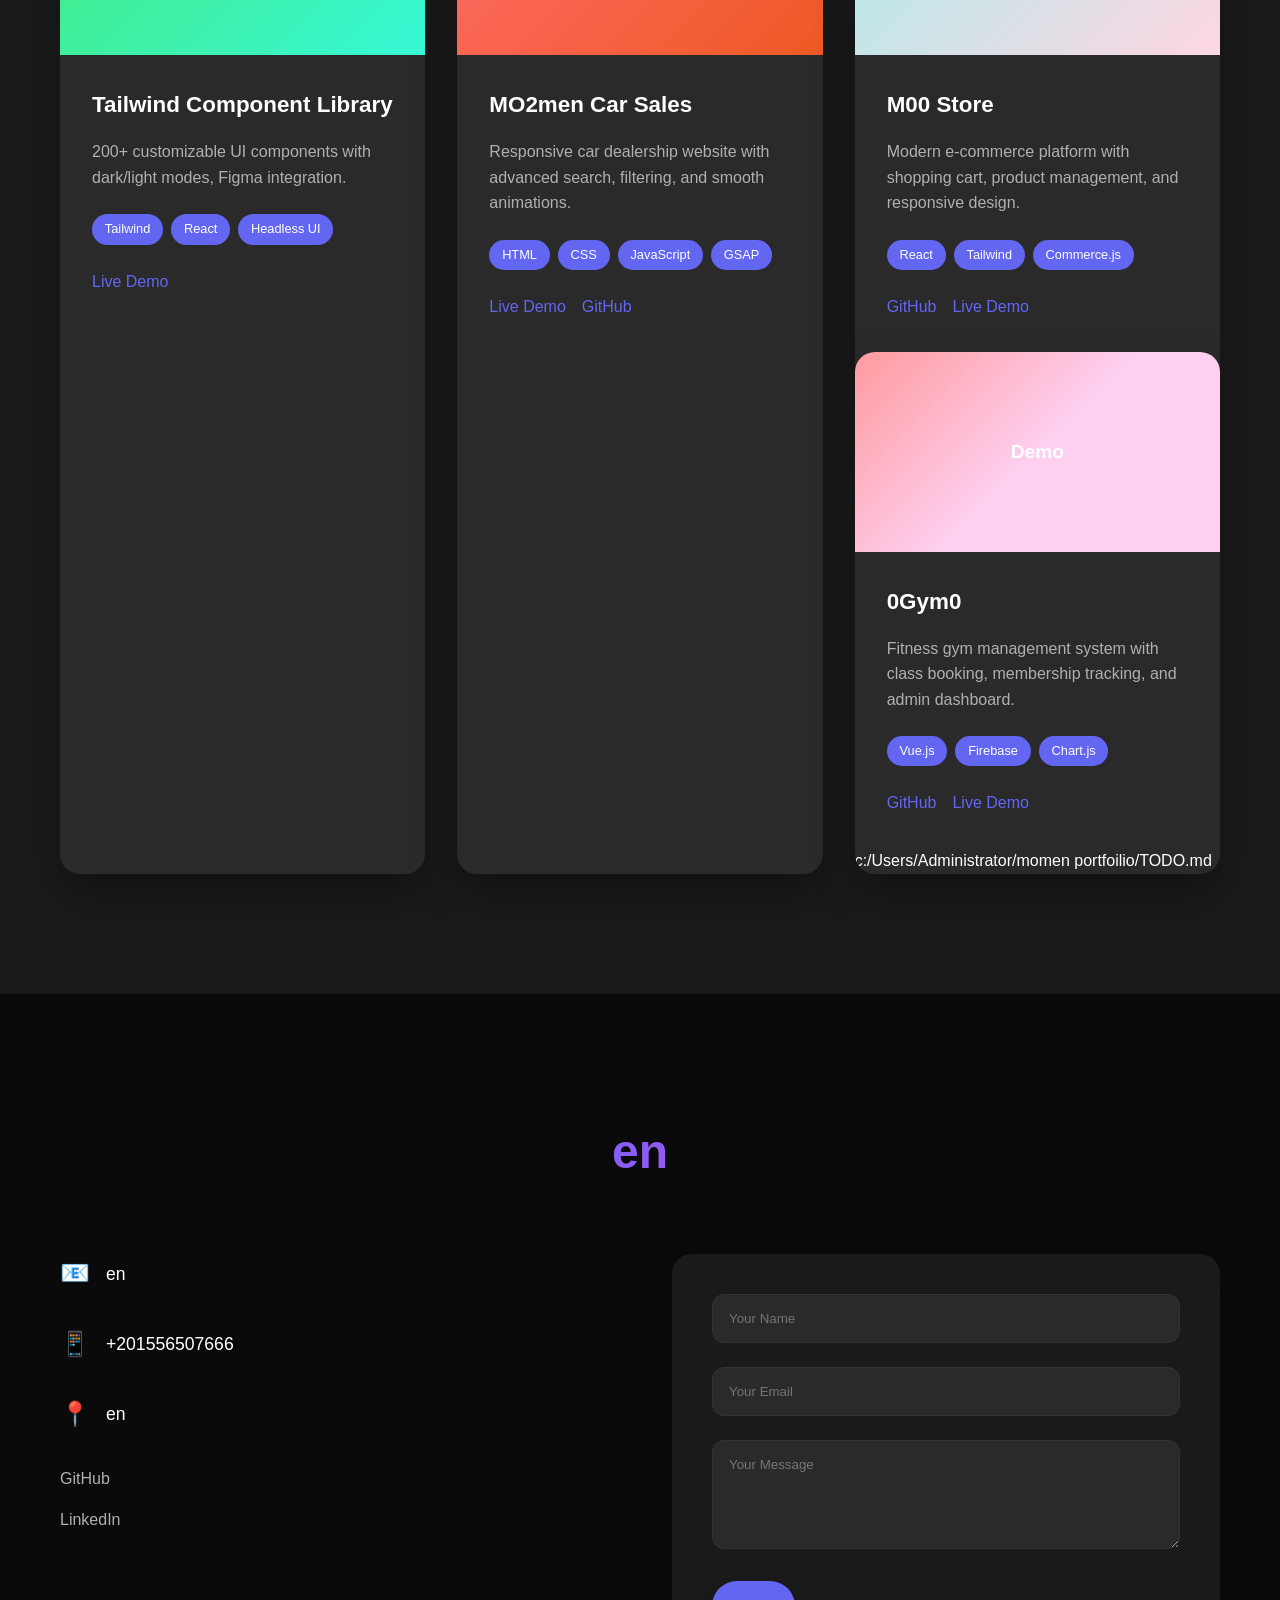
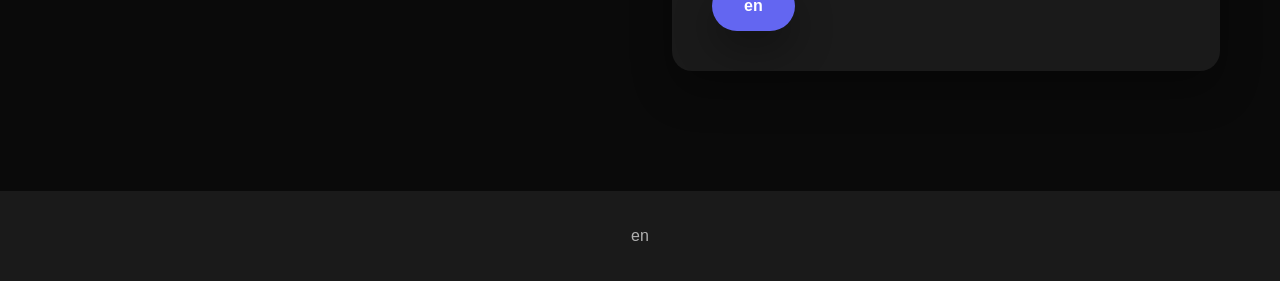
==== commit a695f87c: "Update index.html" ====
--- a/index.html
+++ b/index.html
@@ -56,7 +56,7 @@
             </div>
             <div class="hero-image animate-in">
                 <div class="image-placeholder">
-                    <img src="assets/momen.png" alt="Momen Profile" id="profile-img">
+                    <img src="Moemen tarek elsayed.pdf.png" alt="Momen Profile" id="profile-img">
                 </div>
             </div>
         </div>
@@ -285,6 +285,6 @@
 
     <button class="scroll-top" id="scroll-top">↑</button>
 
-    <script src="js/script.js"></script>
+    <script src="script.js"></script>
 </body>
 </html>
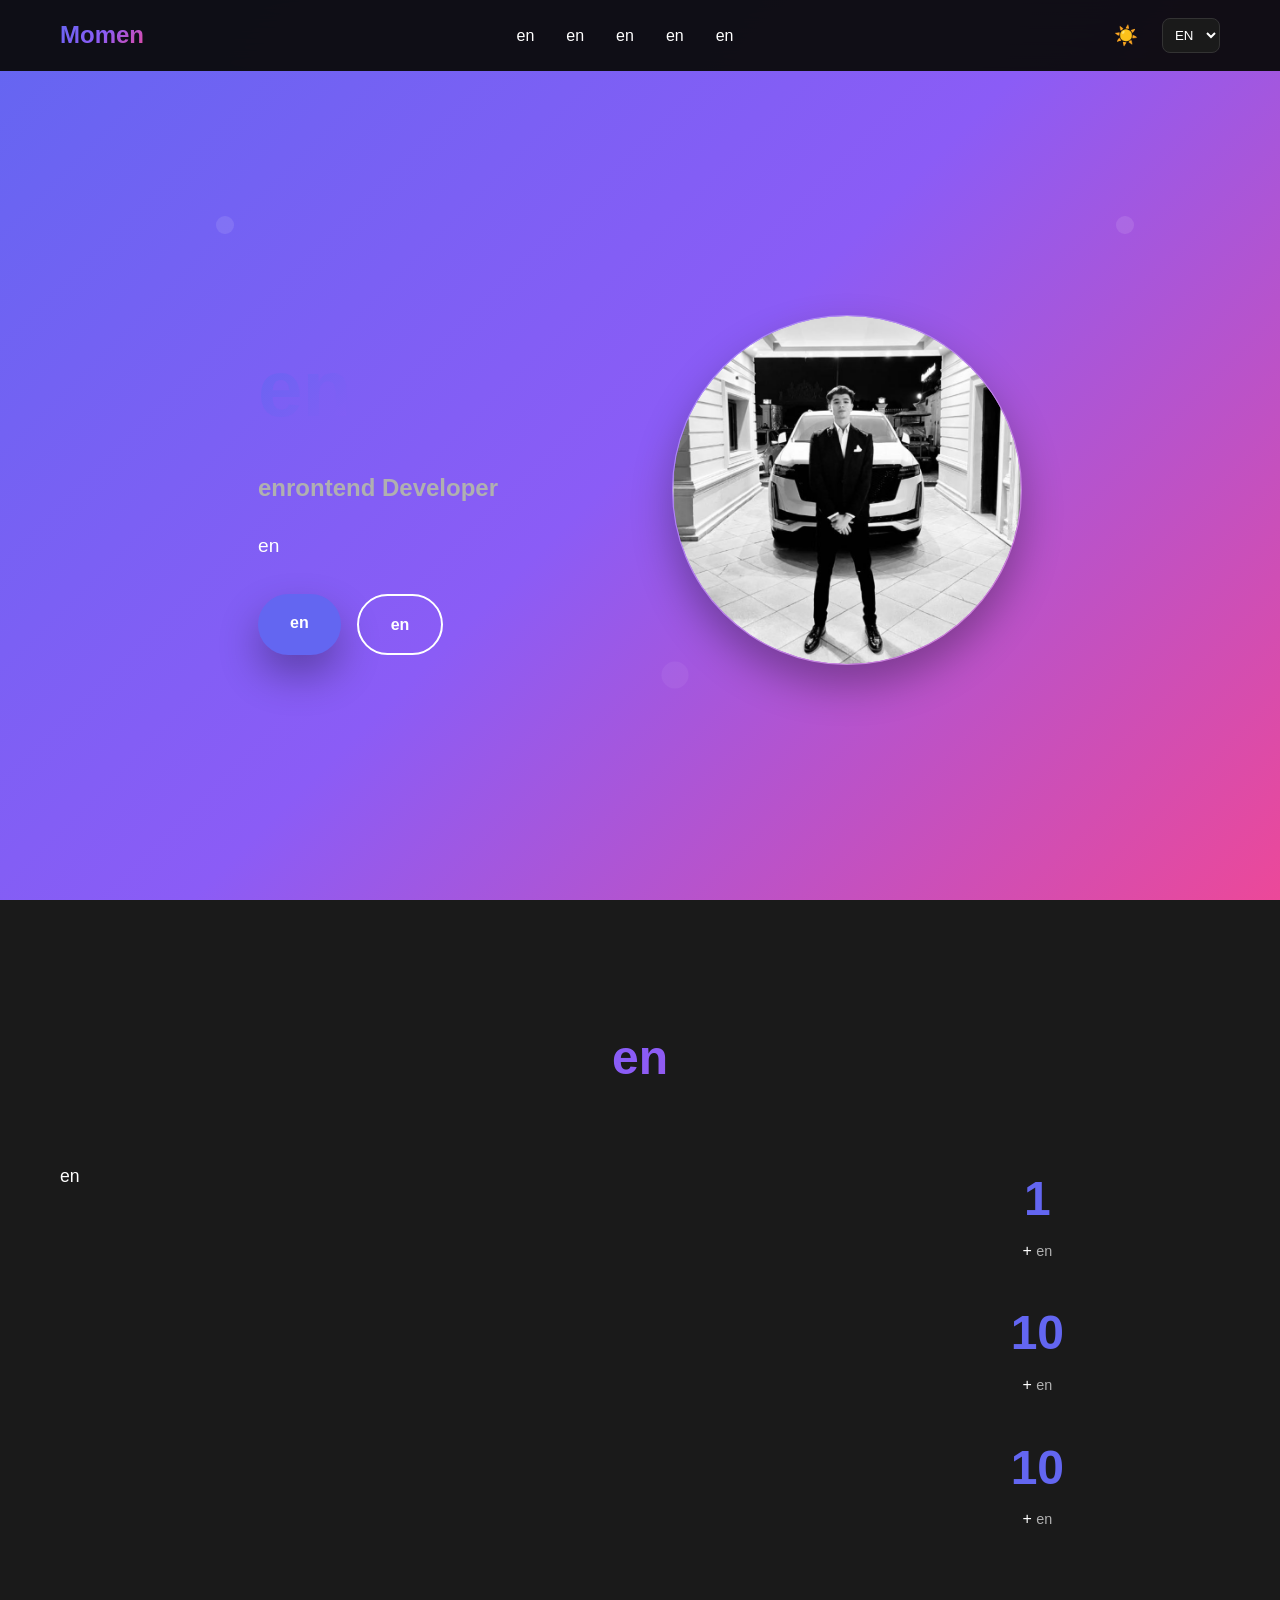
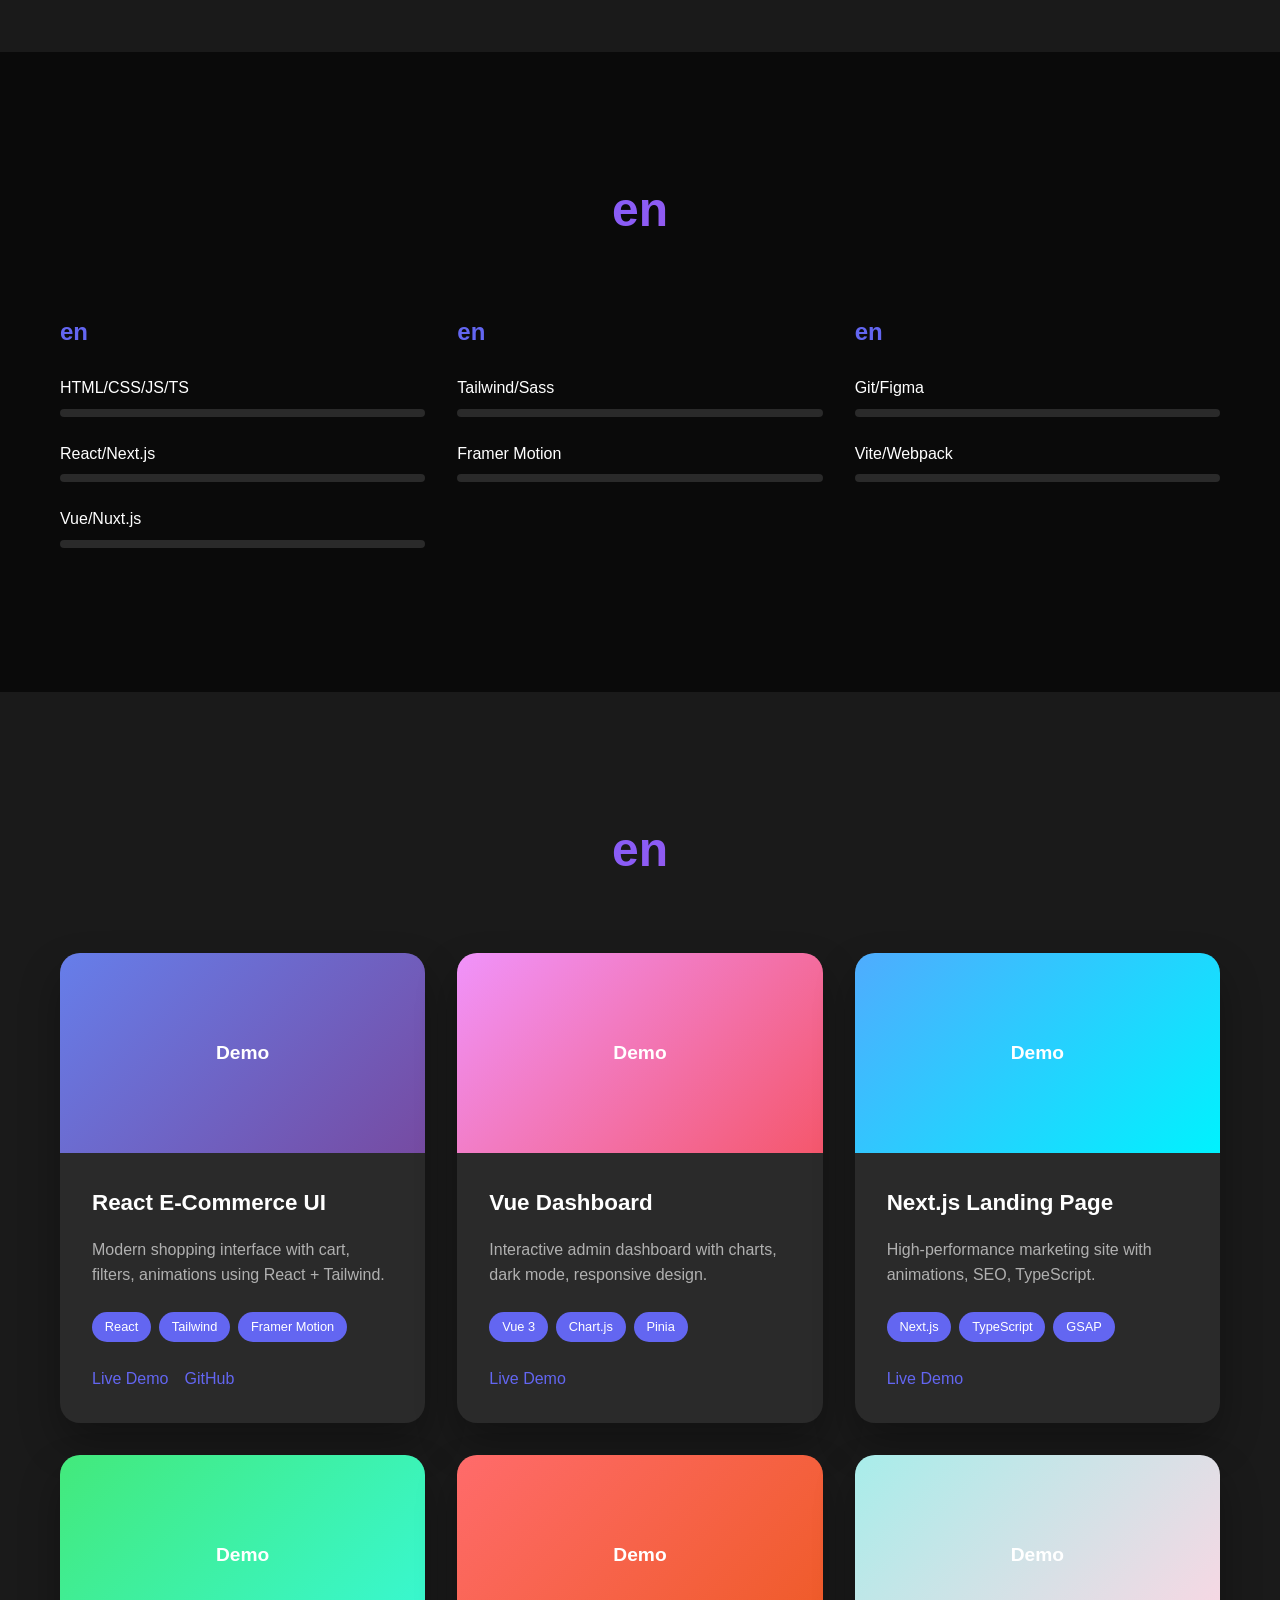
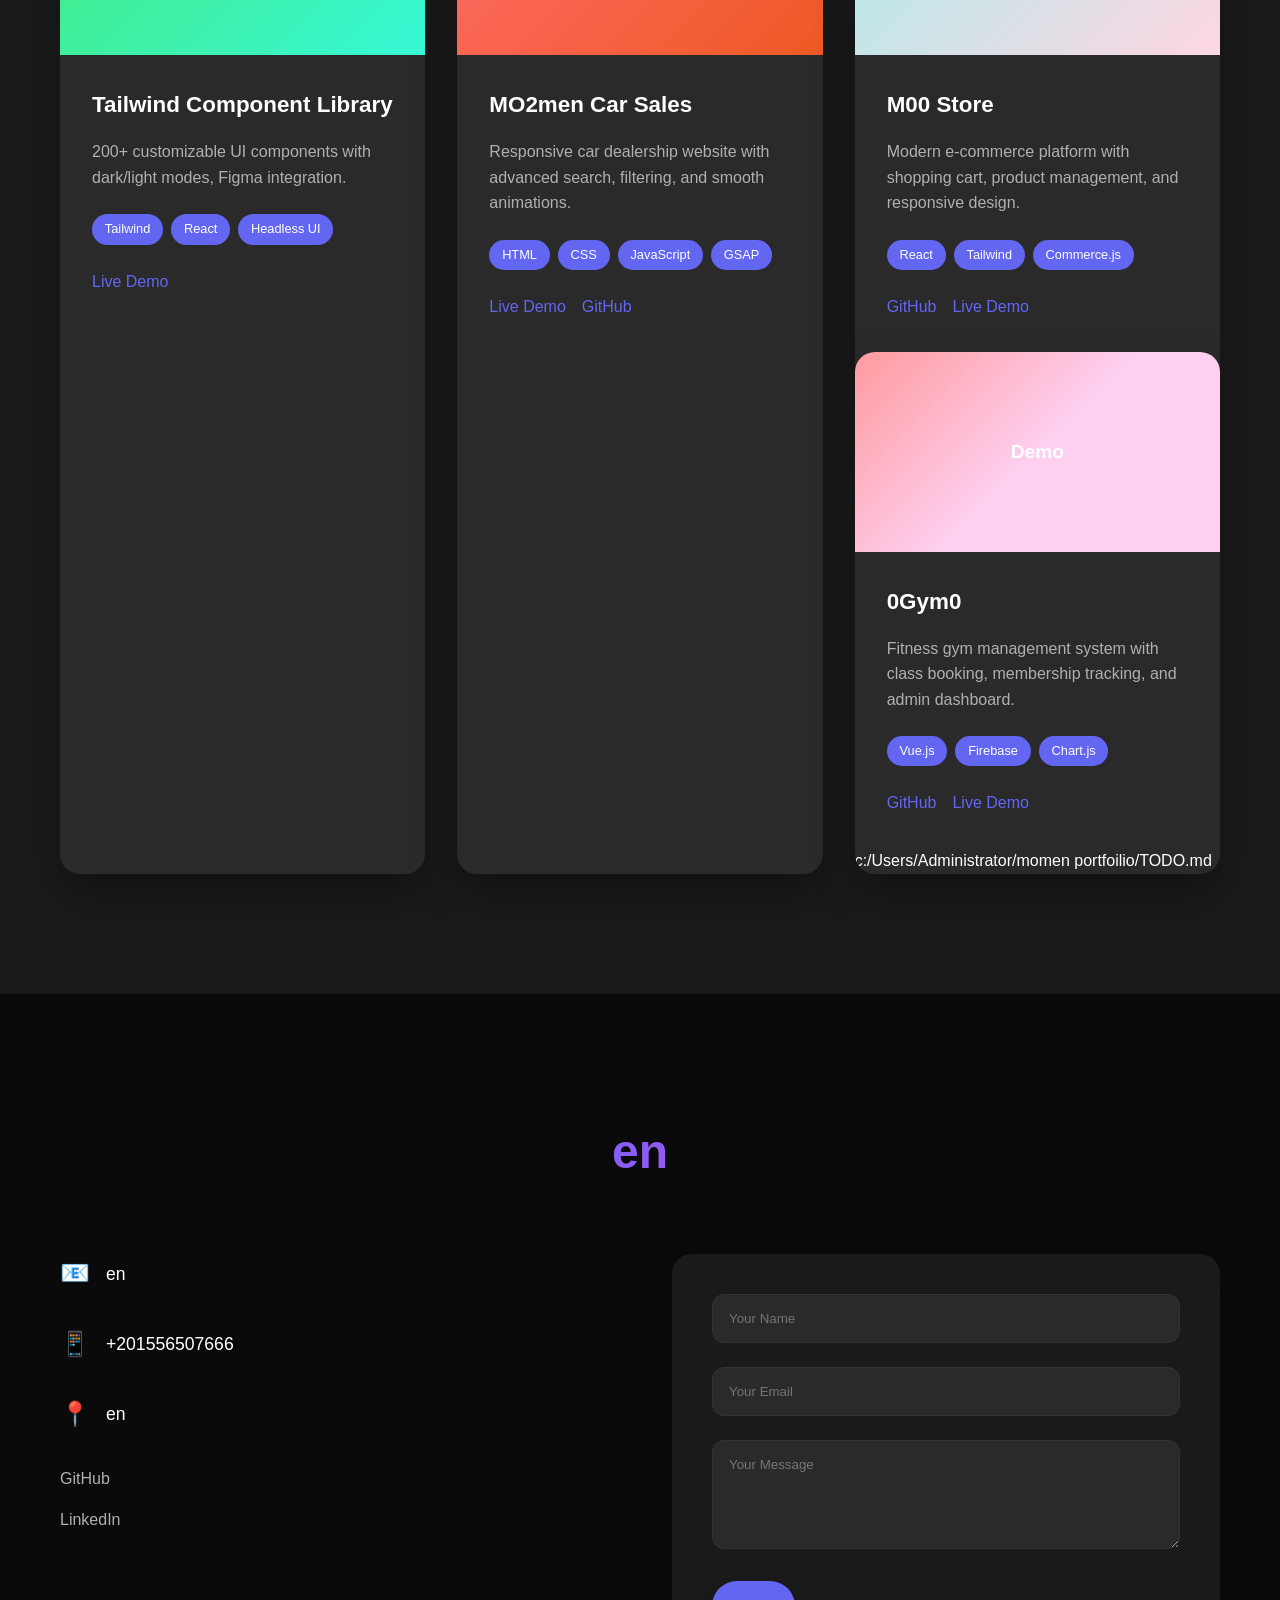
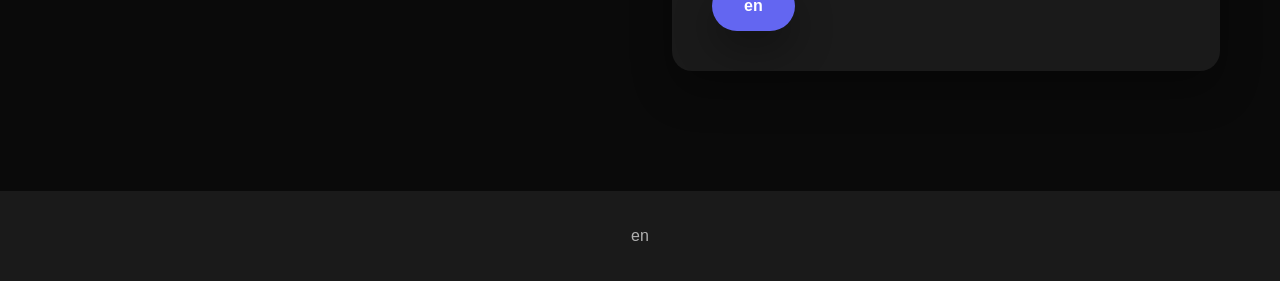
==== commit e5a796a7: "Update index.html" ====
--- a/index.html
+++ b/index.html
@@ -51,12 +51,12 @@
                 <p data-lang="en|Crafting pixel-perfect UIs with modern frontend technologies.|أصنع واجهات مثالية بتقنيات الواجهة الحديثة.|Creând interfețe pixel-perfect cu tehnologii frontend moderne.">Crafting pixel-perfect UIs with modern frontend technologies.</p>
                 <div class="hero-buttons">
                     <a href="#contact" class="btn btn-primary" data-lang="en|Hire Me|توظيفي|Angajează-mă">Hire Me</a>
-                    <a href="assets/Moemen tarek elsayed.pdf" class="btn btn-secondary" download data-lang="en|Download CV|تحميل السيرة|Descarcă CV">Download CV</a>
+                    <a href="Moemen tarek elsayed.pdf" class="btn btn-secondary" download data-lang="en|Download CV|تحميل السيرة|Descarcă CV">Download CV</a>
                 </div>
             </div>
             <div class="hero-image animate-in">
                 <div class="image-placeholder">
-                    <img src="Moemen tarek elsayed.pdf.png" alt="Momen Profile" id="profile-img">
+                    <img src="momen.png" alt="Momen Profile" id="profile-img">
                 </div>
             </div>
         </div>
